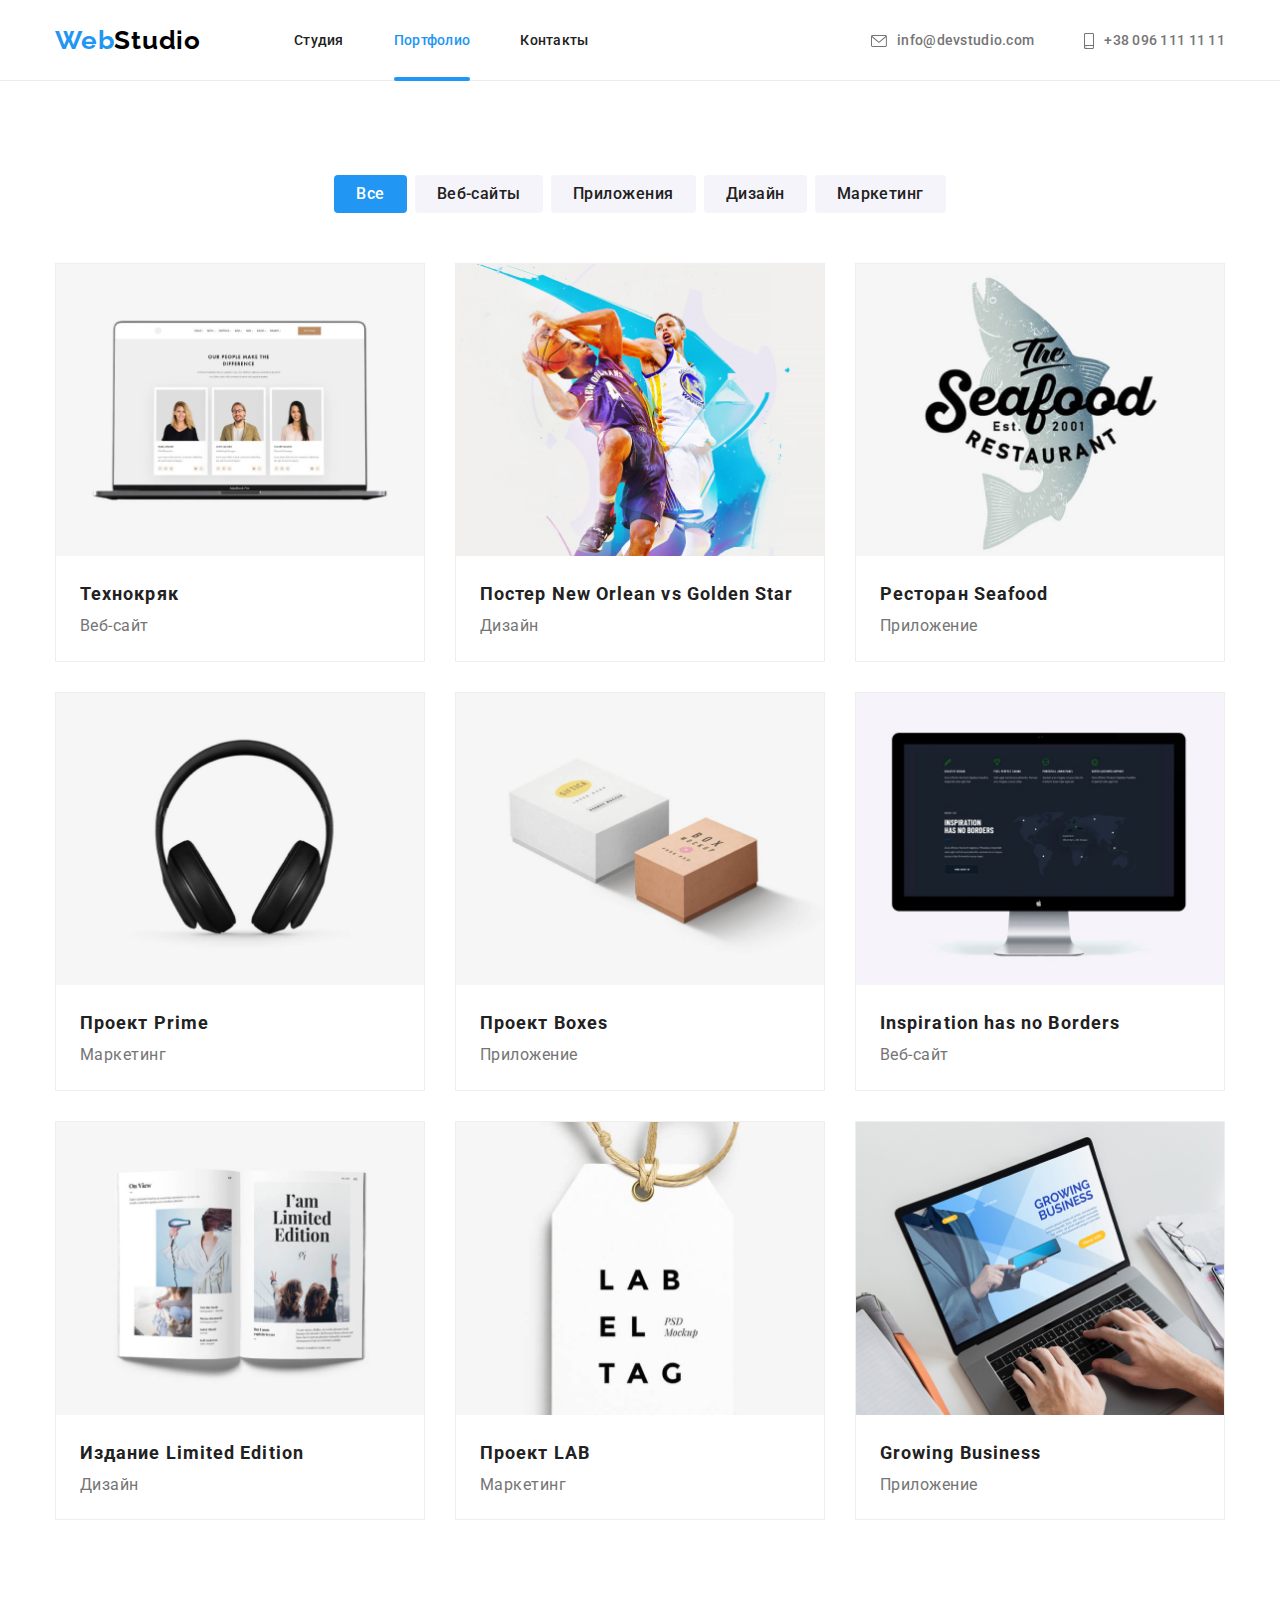
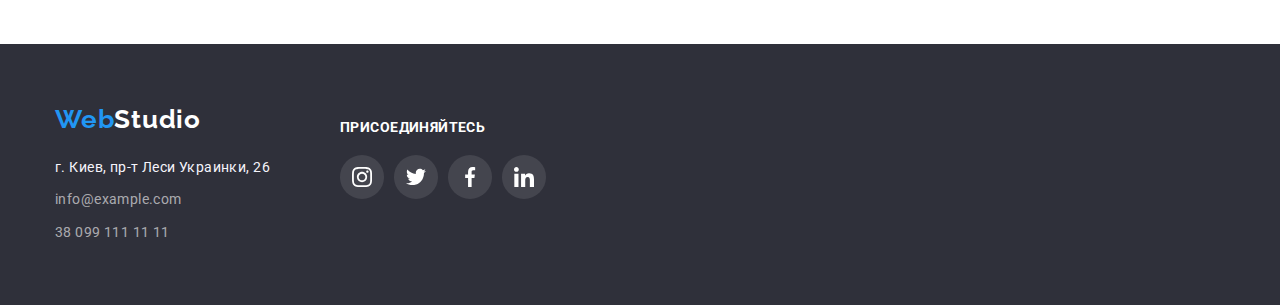
==== portfolio.html @ 2dc919d4 "start" ====
<!DOCTYPE html>
<html lang="ru">
  <head>
    <meta charset="UTF-8" />
    <meta http-equiv="X-UA-Compatible" content="IE=edge" />
    <meta name="viewport" content="width=device-width, initial-scale=1.0" />
    <title>Document</title>
    <link rel="preconnect" href="https://fonts.googleapis.com" />
    <link rel="preconnect" href="https://fonts.gstatic.com" crossorigin />
    <link
      href="https://fonts.googleapis.com/css2?family=Raleway:wght@700&family=Roboto:wght@400;500;700;900&display=swap"
      rel="stylesheet"
    />
    <link
      href="https://fonts.googleapis.com/css2?family=Raleway:wght@700&display=swap"
      rel="stylesheet"
    />
    <link
      rel="stylesheet"
      href="https://cdnjs.cloudflare.com/ajax/libs/modern-normalize/1.0.0/modern-normalize.min.css"
    />
    <link rel="stylesheet" href="./css/style.css" />
  </head>

  <body>
    <!--navigation-->
    <header class="header">
      <div class="container header-wrapper">
        <a class="logo" href="./index.html">
          Web<span class="logo-studio">Studio</span>
        </a>
        <nav class="navigation">
          <ul class="site-nav">
            <li class="text">
              <a class="link main" href="./index.html">Студия</a>
            </li>
            <li class="text">
              <a class="link portfolio-nav current" href="./portfolio.html"
                >Портфолио</a
              >
            </li>
            <li class="text contacts"><a class="link" href="">Контакты</a></li>
          </ul>
        </nav>
        <div class="contacts">
          <a class="mail" href="info@devstudio.com">
            <svg class="svg-mail">
              <use href="./img/svg_img/sprites.svg#icon-envelope"></use>
            </svg>
            info@devstudio.com</a
          >
          <a class="phone" href="tel:+380961111111">
            <svg class="svg-phone">
              <use href="./img/svg_img/sprites.svg#icon-smartphone"></use>
            </svg>
            +38 096 111 11 11</a
          >
        </div>
      </div>
    </header>
    <!--main content-->
    <main>
      <!--filters-->
      <section class="portfolio-main">
        <div class="container">
          <h1 class="hide">Наши работы</h1>
          <ul class="button">
            <li><button class="filter current" type="button">Все</button></li>
            <li><button class="filter" type="button">Веб-сайты</button></li>
            <li><button class="filter" type="button">Приложения</button></li>
            <li><button class="filter" type="button">Дизайн</button></li>
            <li><button class="filter" type="button">Маркетинг</button></li>
          </ul>
          <!--portfolio section-->
          <ul class="portfolio">
            <li class="flex">
              <a class="portfolio-link" href="#">
                <div class="portfolio-overlay">
                  <img
                    src="./img/img_portfolio.jpg"
                    alt="Веб-сайт"
                    width="370"
                  />
                  <div class="overlay-description">
                    Технокряк это современная площадка распространения
                    коронавируса. Компании используют эту платформу для
                    цифрового шпионажа и атак на защищённые сервера конкурентов.
                  </div>
                </div>
                <div class="portfolio-discription">
                  <h3 class="project">Технокряк</h3>
                  <p class="services">Веб-сайт</p>
                </div>
              </a>
            </li>
            <li class="flex">
              <a class="portfolio-link" href="#">
                <div class="portfolio-overlay">
                  <img
                    src="./img/img_portfolio(1).jpg"
                    alt="Дизайн"
                    width="370"
                  />
                  <div class="overlay-description">
                    Технокряк это современная площадка распространения
                    коронавируса. Компании используют эту платформу для
                    цифрового шпионажа и атак на защищённые сервера конкурентов.
                  </div>
                </div>
                <div class="portfolio-discription">
                  <h3 class="project">Постер New Orlean vs Golden Star</h3>
                  <p class="services">Дизайн</p>
                </div>
              </a>
            </li>
            <li class="flex">
              <a class="portfolio-link" href="#">
                <div class="portfolio-overlay">
                  <img
                    src="./img/img_portfolio(2).jpg"
                    alt="Приложение"
                    width="370"
                  />
                  <div class="overlay-description">
                    Технокряк это современная площадка распространения
                    коронавируса. Компании используют эту платформу для
                    цифрового шпионажа и атак на защищённые сервера конкурентов.
                  </div>
                </div>
                <div class="portfolio-discription">
                  <h3 class="project">Ресторан Seafood</h3>
                  <p class="services">Приложение</p>
                </div>
              </a>
            </li>
            <li class="flex">
              <a class="portfolio-link" href="#">
                <div class="portfolio-overlay">
                  <img
                    src="./img/img_portfolio(3).jpg"
                    alt="Маркетинг"
                    width="370"
                  />
                  <div class="overlay-description">
                    Технокряк это современная площадка распространения
                    коронавируса. Компании используют эту платформу для
                    цифрового шпионажа и атак на защищённые сервера конкурентов.
                  </div>
                </div>
                <div class="portfolio-discription">
                  <h3 class="project">Проект Prime</h3>
                  <p class="services">Маркетинг</p>
                </div>
              </a>
            </li>
            <li class="flex">
              <a class="portfolio-link" href="#">
                <div class="portfolio-overlay">
                  <img
                    src="./img/img_portfolio(4).jpg"
                    alt="Приложение"
                    width="370"
                  />
                  <div class="overlay-description">
                    Технокряк это современная площадка распространения
                    коронавируса. Компании используют эту платформу для
                    цифрового шпионажа и атак на защищённые сервера конкурентов.
                  </div>
                </div>
                <div class="portfolio-discription">
                  <h3 class="project">Проект Boxes</h3>
                  <p class="services">Приложение</p>
                </div>
              </a>
            </li>
            <li class="flex">
              <a class="portfolio-link" href="#">
                <div class="portfolio-overlay">
                  <img
                    src="./img/img_portfolio(5).jpg"
                    alt="Веб-сайт"
                    width="370"
                  />
                  <div class="overlay-description">
                    Технокряк это современная площадка распространения
                    коронавируса. Компании используют эту платформу для
                    цифрового шпионажа и атак на защищённые сервера конкурентов.
                  </div>
                </div>
                <div class="portfolio-discription">
                  <h3 class="project">Inspiration has no Borders</h3>
                  <p class="services">Веб-сайт</p>
                </div>
              </a>
            </li>
            <li class="flex">
              <a class="portfolio-link" href="#">
                <div class="portfolio-overlay">
                  <img
                    src="./img/img_portfolio(6).jpg"
                    alt="Дизайн"
                    width="370"
                  />
                  <div class="overlay-description">
                    Технокряк это современная площадка распространения
                    коронавируса. Компании используют эту платформу для
                    цифрового шпионажа и атак на защищённые сервера конкурентов.
                  </div>
                </div>
                <div class="portfolio-discription">
                  <h3 class="project">Издание Limited Edition</h3>
                  <p class="services">Дизайн</p>
                </div>
              </a>
            </li>
            <li class="flex">
              <a class="portfolio-link" href="#">
                <div class="portfolio-overlay">
                  <img
                    src="./img/img_portfolio(7).jpg"
                    alt="Маркетинг"
                    width="370"
                  />
                  <div class="overlay-description">
                    Технокряк это современная площадка распространения
                    коронавируса. Компании используют эту платформу для
                    цифрового шпионажа и атак на защищённые сервера конкурентов.
                  </div>
                </div>
                <div class="portfolio-discription">
                  <h3 class="project">Проект LAB</h3>
                  <p class="services">Маркетинг</p>
                </div>
              </a>
            </li>
            <li class="flex">
              <a class="portfolio-link" href="#">
                <div class="portfolio-overlay">
                  <img
                    src="./img/img_portfolio(8).jpg"
                    alt="Приложение"
                    width="370"
                  />
                  <div class="overlay-description">
                    Технокряк это современная площадка распространения
                    коронавируса. Компании используют эту платформу для
                    цифрового шпионажа и атак на защищённые сервера конкурентов.
                  </div>
                </div>
                <div class="portfolio-discription">
                  <h3 class="project">Growing Business</h3>
                  <p class="services">Приложение</p>
                </div>
              </a>
            </li>
          </ul>
        </div>
      </section>
    </main>
    <!--footer section-->
    <footer>
      <div class="container footer">
        <div class="test-footer">
          <a class="logo-footer" href="./index.html"
            >Web<span class="logo-studio-footer">Studio</span>
          </a>
          <address class="address">
            <ul class="contacts-footer">
              <li class="city">г. Киев, пр-т Леси Украинки, 26</li>
              <li>info@example.com</li>
              <li>38 099 111 11 11</li>
            </ul>
          </address>
        </div>
        <!-- footer social links -->
        <div class="footer-social">
          <h3 class="footer-socia-text">присоединяйтесь</h3>
          <ul class="footer-socia-list">
            <li class="footer-social-item">
              <a class="footer-social-link" href="" aria-label="instagram">
                <svg class="footer-social-svg">
                  <use href="./img/svg_img/sprites.svg#icon-instagram"></use>
                </svg>
              </a>
            </li>
            <li class="footer-social-item">
              <a class="footer-social-link" href="" aria-label="twitter">
                <svg class="footer-social-svg">
                  <use href="./img/svg_img/sprites.svg#icon-twitter"></use>
                </svg>
              </a>
            </li>
            <li class="footer-social-item">
              <a class="footer-social-link" href="" aria-label="facebook">
                <svg class="footer-social-svg">
                  <use href="./img/svg_img/sprites.svg#icon-facebook"></use>
                </svg>
              </a>
            </li>
            <li class="footer-social-item">
              <a class="footer-social-link" href="" aria-label="linkedin">
                <svg class="footer-social-svg">
                  <use href="./img/svg_img/sprites.svg#icon-linkedin"></use>
                </svg>
              </a>
            </li>
          </ul>
        </div>
      </div>
    </footer>
  </body>
</html>
---- css/style.css ----
/*============Обнуление===========*/
* {
  padding: 0;
  margin: 0;
  border: 0;
}
*,
*:before,
*:after {
  -moz-box-sizing: border-box;
  -webkit-box-sizing: border-box;
  box-sizing: border-box;
}
:focus,
:active {
  outline: none;
}
a:focus,
a:active {
  outline: none;
}

nav,
footer,
header,
aside {
  display: block;
}

html,
body {
  height: 100%;
  width: 100%;
  font-size: 100%;
  line-height: 1;
  font-size: 14px;
  -ms-text-size-adjust: 100%;
  -moz-text-size-adjust: 100%;
  -webkit-text-size-adjust: 100%;
}
input,
button,
textarea {
  font-family: inherit;
}

input::-ms-clear {
  display: none;
}
button {
  cursor: pointer;
}
button::-moz-focus-inner {
  padding: 0;
  border: 0;
}
a,
a:visited {
  text-decoration: none;
}
a:hover {
  text-decoration: none;
}
ul {
  list-style: none;
  padding: 0;
  margin: 0;
}

img {
  display: block;
  max-width: 100%;
  height: auto;
  /* vertical-align: top; */
}

h1,
h2,
h3,
h4,
h5,
h6 {
  font-size: inherit;
  font-weight: 400;
}
/*--------------------*/

*,
*::before,
*::after {
  box-sizing: border-box;
}

p {
  color: var(--text-color);
}
body {
  background-color: var(--white-color);
  font-family: Roboto, sans-serif;
  color: var(--link-color);
}
.hide {
  position: absolute;
  clip: rect(0 0 0 0);
  width: 1px;
  height: 1px;
  margin: -1px;
}
/*==================(VAR)================*/
:root {
  --link-active-color: #2196f3;
  --link-color: #212121;
  --text-color: #757575;
  --button-color: #f5f4fa;
  --white-color: #ffffff;
  --black-color: #000000;
  --address-color: rgba(255, 255, 255, 0.6);
  --background-color: #2f303a;
  --line-color: #ececec;
  --portfolio-border-color: #eeeeee;
  --social-icon-color: #afb1b8;
  --animation-250ms: color 250ms cubic-bezier(0.4, 0, 0.2, 1);
  --transition-duration: 250ms;
  --transition-timing-function: cubic-bezier(0.4, 0, 0.2, 1);
  --overlay-bg-color: rgba(33, 150, 243, 0.9);
}

/*==============main-page==============*/

.description h3 {
  font-weight: 700;
  font-size: 14px;
  line-height: 1.14;
  letter-spacing: 0.03em;
  text-transform: uppercase;
  color: var(--link-color);
}
.description p {
  font-weight: 400;
  font-size: 14px;
  line-height: 1.7;
  letter-spacing: 0.03em;
  color: var(--text-color);
}

/*===============baner section button=============*/
.button-request {
  background-color: var(--link-active-color);
  border: none;
  color: var(--button-color);
  cursor: pointer;
  border-radius: 4px;
  padding: 10px 32px 10px 32px;

  font-weight: 700;
  font-size: 16px;
  line-height: 1.8;
  align-items: center;
  text-align: center;
  letter-spacing: 0.06em;
  margin-top: 33px;
  transition: var(--animation-250ms), background-color var(--animation-250ms);
}
.button-request:hover,
.button-request:focus {
  color: var(--link-active-color);
  background-color: var(--button-color);
  transition: var(--animation-250ms);
}

.banner {
  background-color: var(--background-color);
  margin-left: auto;
  margin-right: auto;
  max-width: 1600px;
  height: 600px;
  background-image: linear-gradient(
      to right,
      rgba(47, 48, 58, 0.4),
      rgba(47, 48, 58, 0.4)
    ),
    url(../img/Img_back.jpg);
}
.hero-title {
  font-weight: 900;
  font-size: 44px;
  line-height: 1.36;
  letter-spacing: 0.06em;
  text-transform: uppercase;
  color: var(--white-color);

  text-align: center;
  justify-content: center;
  flex-direction: column;
}

.team-head {
  font-weight: 700;
  font-size: 36px;
  line-height: 1.16;
  letter-spacing: 0.03em;
  color: var(--link-color);
}
/*============main page team============*/
.our-team h2 {
  font-weight: 700;
  font-size: 36px;
  line-height: 1.16;
  letter-spacing: 0.03em;
  color: var(--link-color);
}
.our-team h3 {
  font-weight: 500;
  font-size: 16px;
  line-height: 1.18;
  letter-spacing: 0.03em;
  color: var(--link-color);
}

.our-team p {
  font-weight: 400;
  font-size: 16px;
  line-height: 1.18;
  letter-spacing: 0.03em;
  color: var(--text-color);
  margin-bottom: 10px;
}
.our-team {
  background-color: var(--button-color);
}
/*=============header=======================*/

/*==============logo section=============*/
.logo {
  font-family: Raleway, sans-serif;
  font-weight: 700;
  font-size: 26px;
  line-height: 1.2;
  letter-spacing: 0.03em;
  color: var(--link-active-color);
}
.logo-studio {
  color: var(--black-color);
}
/*=============navigation============*/
.navigation .link {
  color: var(--link-color);
  transition: var(--animation-250ms);
}
.navigation .link:hover,
.navigation .link:focus {
  color: var(--link-active-color);
}
.navigation .link.current {
  color: var(--link-active-color);
}

.site-nav .link {
  position: relative;
}

.link.current::after {
  content: "";
  display: block;
  background-color: var(--link-active-color);
  border-radius: 2px;
  width: 100%;
  height: 4px;
  position: absolute;
  bottom: -33px;
}

.navigation {
  font-weight: 500;
  font-size: 14px;
  line-height: 1.14;
  letter-spacing: 0.02em;

  margin-left: 93px;
}
/*============mail============*/
.mail,
.phone {
  font-weight: 500;
  font-size: 14px;
  line-height: 1.14;
  letter-spacing: 0.02em;
  color: var(--text-color);
  display: flex;
  align-items: center;
  transition: var(--animation-250ms);
}

.svg-mail {
  height: 12px;
  width: 16px;
  margin-right: 10px;
  fill: var(--text-color);
}

.mail:hover .svg-mail,
.mail:focus .svg-mail {
  fill: var(--link-active-color);
}

.mail:hover,
.mail:focus {
  color: var(--link-active-color);
}

/*==========contacts==========*/

.svg-phone {
  height: 16px;
  width: 10px;
  margin-right: 10px;
  fill: var(--text-color);
}

.phone:focus .svg-phone,
.phone:hover .svg-phone {
  fill: var(--link-active-color);
}

.phone:hover,
.phone:focus {
  color: var(--link-active-color);
}

/*=========button========*/
.filter {
  color: var(--link-color);
  padding: 6px 22px;
  transition: var(--animation-250ms), background-color var(--animation-250ms);
}

.filter.current {
  background-color: var(--link-active-color);
  color: var(--white-color);
}

button {
  background-color: var(--button-color);
  font-family: Roboto;
  border: none;
  font-weight: 500;
  font-size: 16px;
  line-height: 1.6;
  text-align: center;
  letter-spacing: 0.03em;
  cursor: pointer;
  border-radius: 4px;
}

.filter:hover,
.filter:focus {
  color: var(--button-color);
  background-color: var(--link-active-color);
  transition: 250ms;
  box-shadow: 0px 3px 1px rgba(0, 0, 0, 0.1), 0px 1px 2px rgba(0, 0, 0, 0.08),
    0px 2px 2px rgba(0, 0, 0, 0.12);
}
/*=======main=======*/
.services {
  color: var(--text-color);
}

.project {
  font-weight: 700;
  font-size: 18px;
  line-height: 2;
  letter-spacing: 0.06em;
  color: var(--link-color);
}
.services {
  font-weight: 400;
  font-size: 16px;
  line-height: 1.8;
  letter-spacing: 0.03em;
}
/*=======address======*/
.address {
  font-style: normal;
  font-size: 14px;
  line-height: 1.7;
  letter-spacing: 0.03em;
  color: var(--address-color);
}
footer {
  background-color: var(--background-color);
}

.city {
  font-style: normal;
  font-size: 14px;
  line-height: 1.7;
  letter-spacing: 0.03em;
  color: var(--button-color);
}
/*======logo footer======*/
.logo-footer {
  font-family: Raleway, sans-serif;
  font-weight: 700;
  font-size: 26px;
  line-height: 1.2;
  letter-spacing: 0.03em;
  color: var(--link-active-color);

  display: block;
  margin-bottom: 20px;
}
.logo-studio-footer {
  color: var(--white-color);
}

/*======container=====*/
.container {
  width: 1200px;
  padding-left: 15px;
  padding-right: 15px;
  margin-left: auto;
  margin-right: auto;
}
/*=======header======*/

.header-wrapper {
  display: flex;
  align-items: center;
}
.header {
  padding-top: 25px;
  padding-bottom: 24px;
  border-bottom: 1px solid var(--line-color);
}
.site-nav {
  display: flex;
}

.site-nav .text:not(:last-child) {
  margin-right: 50px;
}
.contacts {
  display: flex;
  margin-left: auto;
}
.mail {
  margin-right: 50px;
}

/*======banner section======*/
.banner {
  padding: 200px 0;
}
.hero {
  text-align: center;
}

.backdrop {
  position: fixed;
  top: 0;
  left: 0;
  width: 100%;
  height: 100%;
  background: rgba(0, 0, 0, 0.2);
  transition: opacity 250ms linear, visibility 250ms linear;
}

.backdrop.is-hidden {
  opacity: 0;
  pointer-events: none;
}

.modal-close-btn {
  position: absolute;
  display: flex;
  width: 30px;
  height: 30px;
  border: 1px solid rgba(0, 0, 0, 0.1);
  border-radius: 50%;
  margin-right: 8px;
  margin-top: 8px;
  background-color: var(--white-color);
  align-items: center;
  justify-content: center;
}

.modal {
  display: flex;
  position: absolute;
  top: 50%;
  left: 50%;
  transform: translate(-50%, -50%);
  width: 528px;
  height: 581px;
  background-color: var(--white-color);
  justify-content: flex-end;
  border-radius: 4px;
}

/* =======description section======*/

.about .text {
  font-weight: 700;
  font-size: 36px;
  line-height: 1.16;
  text-align: center;
  letter-spacing: 0.03em;

  color: var(--link-color);
}
.description {
  padding-top: 94px;
}
.blocks:not(:last-child) {
  margin-right: 30px;
}
.description .text {
  display: flex;
  justify-content: center;
}

.blocks::before {
  content: "";
  display: block;
  height: 120px;
  background-color: var(--button-color);
  background-repeat: no-repeat;
  background-position: center;
  border-radius: 4px;
  margin-bottom: 30px;
}

.icon-blocks-antenna::before {
  background-image: url(../img/svg_img/advan/antenna.svg);
}
.icon-blocks-clock::before {
  background-image: url(../img/svg_img/advan/clock.svg);
}

.icon-blocks-diagram::before {
  background-image: url(../img/svg_img/advan/diagram.svg);
}

.icon-blocks-astronaut::before {
  background-image: url(../img/svg_img/advan/astronaut.svg);
}

.text p {
  margin-top: 10px;
}

/* ======about section====== */

.about {
  text-align: center;
  justify-content: center;
  flex-direction: column;
  padding: 94px 0;
}

.pictures {
  display: flex;
  margin-top: 50px;
  position: relative;
}

.pictures .card:not(:last-child) {
  margin-right: 30px;
}

.box-card {
  position: relative;
}

.card-overlay {
  position: absolute;
  font-weight: 700;
  font-size: 14px;
  line-height: 16px;
  text-align: center;
  letter-spacing: 0.03em;
  text-transform: uppercase;
  color: var(--white-color);
  background: rgba(47, 48, 58, 0.8);

  padding-top: 27px;
  padding-bottom: 27px;
  bottom: 0;
  width: 100%;
}

/* ======about team section ======*/
.our-team {
  text-align: center;
  padding: 94px 0;
}

.team-card {
  display: flex;
  justify-content: space-between;
}

.team-head {
  margin-bottom: 56px;
  text-align: center;
}

.text-card {
  background-color: var(--white-color);
  border-radius: 4px;
  box-shadow: 0px 1px 3px rgba(0, 0, 0, 0.12), 0px 1px 1px rgba(0, 0, 0, 0.14),
    0px 2px 1px rgba(0, 0, 0, 0.2);
}
.text-card:not(:last-child) {
  margin-right: 30px;
}

.card-wrap {
  text-align: center;
  padding: 30px 0;
}

.card-wrap h3 {
  margin-bottom: 10px;
}

.social-box {
  display: flex;
  justify-content: center;
}

.social-link {
  width: 44px;
  height: 44px;
  background-color: #fff;
  border-radius: 50%;
  display: flex;
  align-items: center;
  justify-content: center;
  cursor: pointer;
}

.social-link:not(:last-child) {
  margin-right: 10px;
}

.social-link:hover,
.social-link:focus {
  background-color: var(--link-active-color);
  filter: drop-shadow(0px 4px 4px rgba(0, 0, 0, 0.25));
  transition-duration: var(--transition-duration);
  transition-timing-function: var(--transition-timing-function);
}

.social-link:hover svg,
.social-link:focus svg {
  fill: var(--white-color);
  transition-duration: var(--transition-duration);
  transition-timing-function: var(--transition-timing-function);
}

.social-link svg {
  height: 20px;
  width: 20px;
  fill: var(--social-icon-color);
}

/*=========client section=========*/
.clients-section {
  padding: 94px 0;
}
.clients-text {
  font-weight: 700;
  font-size: 36px;
  line-height: 42px;
  text-align: center;
  letter-spacing: 0.03em;
  color: var(--link-color);

  margin-bottom: 50px;
}
.clients-list {
  display: flex;
  justify-content: space-between;
}
.clients-list svg {
  fill: var(--social-icon-color);
  width: 106px;
  height: 60px;
}
.clients-link {
  display: flex;
  align-items: center;
  justify-content: center;
  width: 170px;
  height: 92px;
  border: 1px solid rgba(175, 177, 184, 1);
  border-radius: 4px;
}
.clients-link:hover .clients-svg,
.clients-link:focus .clients-svg {
  fill: var(--link-active-color);
  transition-duration: var(--transition-duration);
  transition-timing-function: var(--transition-timing-function);
}
.clients-link:hover,
.clients-link:focus {
  border: 1px solid var(--link-active-color);
  transition-duration: var(--transition-duration);
  transition-timing-function: var(--transition-timing-function);

  box-shadow: 0px 1px 3px rgb(0 0 0 / 12%), 0px 1px 1px rgb(0 0 0 / 14%),
    0px 2px 1px rgb(0 0 0 / 20%);
}
/*===========fooooooter============*/
footer {
  padding: 60px 0;
}
.footer {
  display: flex;
}
.test-footer {
  display: inline-block;
  margin-right: 70px;
}
.contacts-footer {
  display: flex;
  flex-direction: column;
}
.contacts-footer li:not(:last-child) {
  margin-bottom: 9px;
}
/*=============footer social link==========*/
.footer-socia-text {
  font-weight: 700;
  font-size: 14px;
  line-height: 16px;
  letter-spacing: 0.03em;
  text-transform: uppercase;
  color: var(--white-color);
  margin-bottom: 20px;
}
.footer-social {
  padding-top: 15px;
}
.footer-socia-list {
  display: flex;
  justify-content: space-between;
}
.footer-social-svg {
  width: 20px;
  height: 20px;
  fill: var(--white-color);
}
.footer-social-link {
  width: 44px;
  height: 44px;
  background-color: rgba(255, 255, 255, 0.1);
  border-radius: 50%;
  display: flex;
  align-items: center;
  justify-content: center;
  margin-right: 10px;
}
.footer-social-link:hover,
.footer-social-link:focus {
  background-color: var(--link-active-color);
  transition-duration: var(--transition-duration);
}

/*=============portfolio page==========*/

.button {
  justify-content: center;
  display: flex;
  align-items: center;
  justify-content: center;
  margin-bottom: 50px;
}
.button li:not(:last-child) {
  margin-right: 8px;
}

/* =============portfolio ============*/
.portfolio-main {
  padding: 94px 0;
}
.portfolio {
  display: flex;
  flex-wrap: wrap;
  margin-right: -30px;
}
.flex {
  flex-basis: calc(100% / 3 - 30px);
  margin-right: 30px;
  border: 1px solid var(--portfolio-border-color);
  margin-bottom: 30px;
}
.portfolio-discription {
  padding: 20px 24px;
}
.portfolio-link:hover,
.portfolio-link:focus {
  box-shadow: 0px 1px 1px rgba(0, 0, 0, 0.12), 0px 4px 4px rgba(0, 0, 0, 0.06),
    1px 4px 6px rgba(0, 0, 0, 0.16);
  transition-duration: var(--transition-duration);
}
.portfolio-link {
  display: block;
}

.portfolio-overlay {
  position: relative;
  overflow: hidden;
}

.overlay-description {
  position: absolute;
  width: 100%;
  height: 100%;
  bottom: -100%;
  background-color: var(--overlay-bg-color);

  font-weight: 400;
  font-size: 18px;
  line-height: 28px;
  letter-spacing: 0.03em;
  color: var(--white-color);

  padding: 63px 24px;

  transition: 250ms;
}

.flex:hover .overlay-description {
  transform: translateY(-100%);
}
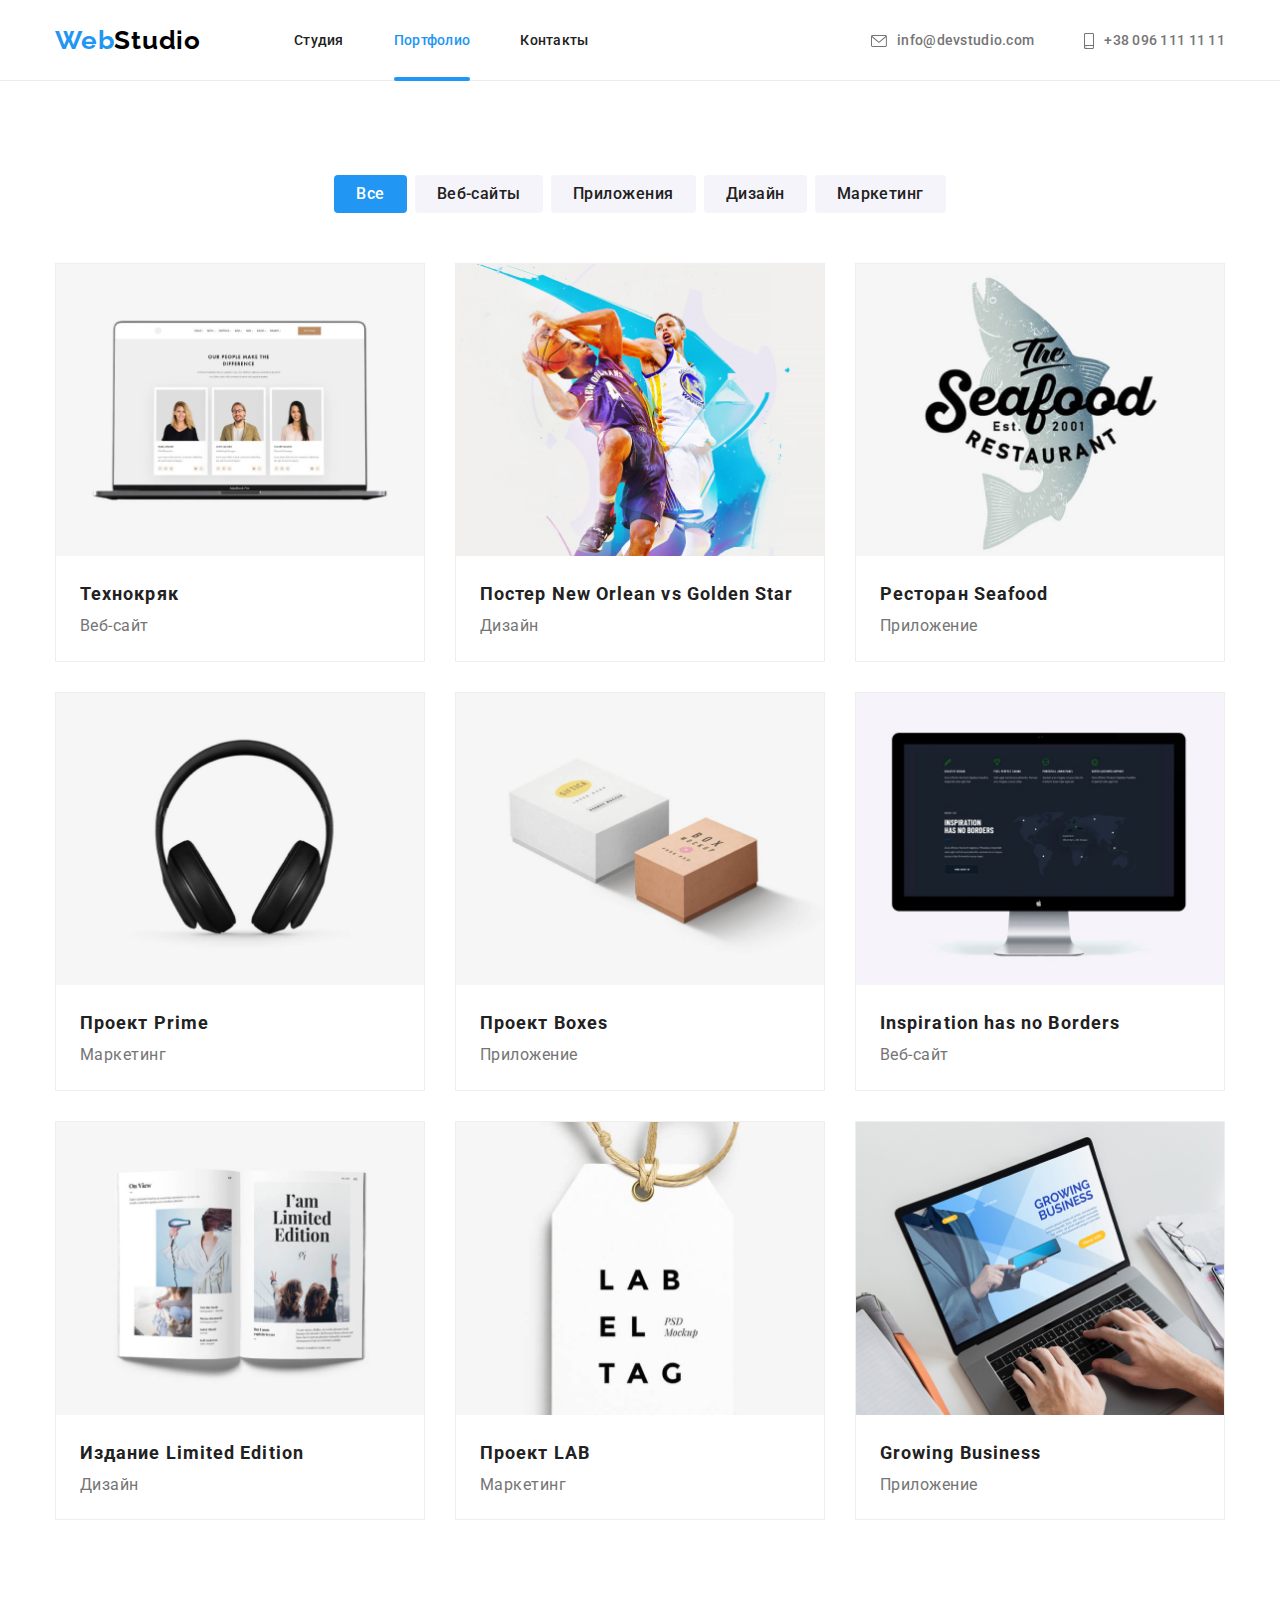
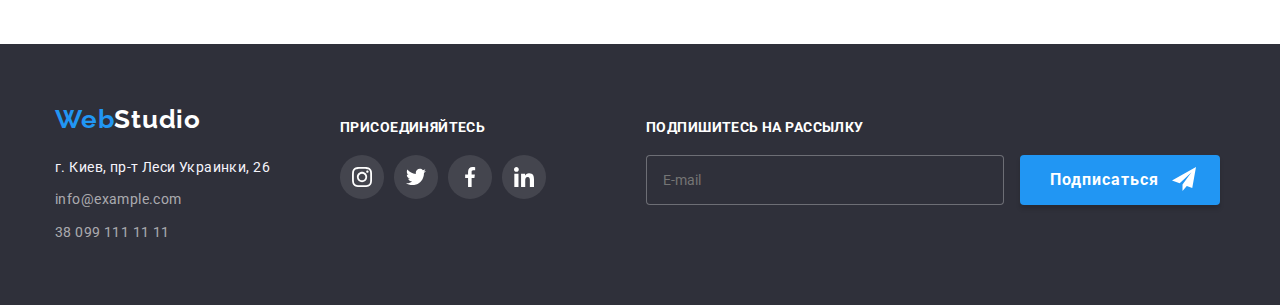
==== commit f7515c21: "end" ====
--- a/portfolio.html
+++ b/portfolio.html
@@ -306,6 +306,28 @@
             </li>
           </ul>
         </div>
+        <form name="submit">
+          <div class="submit-footer">
+            <h3 class="footer-submit-text">Подпишитесь на рассылку</h3>
+            <div class="submit-wrapper">
+              <input
+                class="submit-inpute"
+                type="email"
+                name="submit"
+                placeholder="E-mail"
+              />
+              <button class="submit-btn-footer" type="submit" name="submit">
+                Подписаться
+                <svg class="send-svg">
+                  <use
+                    href="./img/svg_img/sprites.svg#icon-icon-send"
+                    width="24px"
+                  ></use>
+                </svg>
+              </button>
+            </div>
+          </div>
+        </form>
       </div>
     </footer>
   </body>
--- a/css/style.css
+++ b/css/style.css
@@ -163,9 +163,9 @@
 }
 .button-request:hover,
 .button-request:focus {
-  color: var(--link-active-color);
-  background-color: var(--button-color);
-  transition: var(--animation-250ms);
+  background-color: #1e85da;
+  box-shadow: inset -1px 1px 9px 8px rgb(0 0 0 / 10%);
+  transition-duration: var(--transition-duration);
 }
 
 .banner {
@@ -201,6 +201,189 @@
   letter-spacing: 0.03em;
   color: var(--link-color);
 }
+.banner {
+  padding: 200px 0;
+}
+.hero {
+  text-align: center;
+}
+
+.backdrop {
+  position: fixed;
+  top: 0;
+  left: 0;
+  width: 100%;
+  height: 100%;
+  background: rgba(0, 0, 0, 0.2);
+  transition: opacity 250ms linear, visibility 250ms linear;
+}
+
+.backdrop.is-hidden {
+  opacity: 0;
+  pointer-events: none;
+}
+/* =============MODAL WINDOW============= */
+.modal-close-btn {
+  position: absolute;
+  display: flex;
+  width: 30px;
+  height: 30px;
+  border: 1px solid rgba(0, 0, 0, 0.1);
+  border-radius: 50%;
+  margin-right: 8px;
+  margin-top: 8px;
+  background-color: var(--white-color);
+  align-items: center;
+  justify-content: center;
+}
+
+.modal {
+  display: flex;
+  position: absolute;
+  top: 50%;
+  left: 50%;
+  transform: translate(-50%, -50%);
+  width: 528px;
+  height: 581px;
+  background-color: var(--white-color);
+  justify-content: flex-end;
+  border-radius: 4px;
+  box-shadow: 0px 1px 3px rgba(0, 0, 0, 0.12), 0px 1px 1px rgba(0, 0, 0, 0.14),
+    0px 2px 1px rgba(0, 0, 0, 0.2);
+}
+.close-btn-svg:hover,
+.close-btn-svg:focus {
+  fill: var(--link-active-color);
+  transition-duration: var(--transition-duration);
+}
+.modal-input-date {
+  margin-left: auto;
+  margin-right: auto;
+  width: 448px;
+}
+.modal-description {
+  font-weight: 700;
+  font-size: 20px;
+  line-height: 23px;
+  text-align: center;
+  letter-spacing: 0.03em;
+  color: var(--link-color);
+  margin-top: 40px;
+}
+.modal-form {
+  display: flex;
+  flex-direction: column;
+}
+.form-label {
+  display: flex;
+  flex-direction: column;
+  position: relative;
+}
+.label-description {
+  font-size: 12px;
+  line-height: 14px;
+  letter-spacing: 0.01em;
+  color: var(--text-color);
+  margin-bottom: 5px;
+  margin-top: 10px;
+}
+.label-input {
+  border: 1px solid rgba(33, 33, 33, 0.2);
+  border-radius: 4px;
+  height: 40px;
+  padding-left: 40px;
+  cursor: pointer;
+}
+
+.comment {
+  resize: none;
+  height: 120px;
+  padding: 12px 16px;
+}
+.form-checkbox {
+  display: flex;
+  margin-top: 20px;
+  align-items: center;
+  justify-content: center;
+}
+.checkbox {
+  appearance: none;
+  /* position: absolute; */
+}
+.checkbox-agree {
+  display: flex;
+  align-items: center;
+}
+.check-icon {
+  display: inline-block;
+  width: 16px;
+  height: 15px;
+  border: 1px solid var(--link-color);
+  border-radius: 4px;
+}
+
+.checkbox:checked + .check-icon {
+  border-color: var(--link-active-color);
+  background-color: var(--link-active-color);
+  background-image: url(../img/svg_img/icon-check.svg);
+  background-size: contain;
+  background-origin: border-box;
+  border-radius: 4px;
+  transition-duration: 250ms;
+}
+
+.checkbox-description {
+  margin-left: 10px;
+}
+.checkbox-license {
+  color: var(--link-active-color);
+  font-weight: 400;
+  font-size: 14px;
+  line-height: 24px;
+  letter-spacing: 0.03em;
+  text-decoration-line: underline;
+}
+.submit-btn {
+  width: 200px;
+  height: 50px;
+  margin-left: auto;
+  margin-right: auto;
+  margin-top: 30px;
+  margin-bottom: 40px;
+  background-color: var(--link-active-color);
+  color: var(--white-color);
+  font-weight: 700;
+  font-size: 16px;
+  line-height: 30px;
+  letter-spacing: 0.06em;
+  box-shadow: 0px 4px 4px rgba(0, 0, 0, 0.15);
+}
+.submit-btn:hover,
+.submit-btn:focus {
+  background-color: #1e85da;
+  box-shadow: inset -1px 1px 9px 8px rgb(0 0 0 / 10%);
+  transition-duration: var(--transition-duration);
+}
+.modal-svg {
+  position: absolute;
+  transform: translate(12px, -11px);
+  bottom: 0;
+  width: 18px;
+  height: 18px;
+  fill: var(--link-color);
+}
+.label-input:focus + .modal-svg {
+  fill: var(--link-active-color);
+  transition-duration: var(--transition-duration);
+}
+.label-input:focus {
+  border: 1px solid var(--link-active-color);
+  transition-duration: var(--transition-duration);
+}
+.checkbox {
+  width: 16px;
+  height: 15px;
+}
 /*============main page team============*/
 .our-team h2 {
   font-weight: 700;
@@ -446,57 +629,6 @@
 .mail {
   margin-right: 50px;
 }
-
-/*======banner section======*/
-.banner {
-  padding: 200px 0;
-}
-.hero {
-  text-align: center;
-}
-
-.backdrop {
-  position: fixed;
-  top: 0;
-  left: 0;
-  width: 100%;
-  height: 100%;
-  background: rgba(0, 0, 0, 0.2);
-  transition: opacity 250ms linear, visibility 250ms linear;
-}
-
-.backdrop.is-hidden {
-  opacity: 0;
-  pointer-events: none;
-}
-
-.modal-close-btn {
-  position: absolute;
-  display: flex;
-  width: 30px;
-  height: 30px;
-  border: 1px solid rgba(0, 0, 0, 0.1);
-  border-radius: 50%;
-  margin-right: 8px;
-  margin-top: 8px;
-  background-color: var(--white-color);
-  align-items: center;
-  justify-content: center;
-}
-
-.modal {
-  display: flex;
-  position: absolute;
-  top: 50%;
-  left: 50%;
-  transform: translate(-50%, -50%);
-  width: 528px;
-  height: 581px;
-  background-color: var(--white-color);
-  justify-content: flex-end;
-  border-radius: 4px;
-}
-
 /* =======description section======*/
 
 .about .text {
@@ -562,6 +694,7 @@
   display: flex;
   margin-top: 50px;
   position: relative;
+  z-index: -1;
 }
 
 .pictures .card:not(:last-child) {
@@ -741,7 +874,7 @@
   margin-bottom: 20px;
 }
 .footer-social {
-  padding-top: 15px;
+  margin-top: 15px;
 }
 .footer-socia-list {
   display: flex;
@@ -765,6 +898,62 @@
 .footer-social-link:hover,
 .footer-social-link:focus {
   background-color: var(--link-active-color);
+  transition-duration: var(--transition-duration);
+}
+/* submit */
+.footer-submit-text {
+  font-weight: 700;
+  font-size: 14px;
+  line-height: 16px;
+  letter-spacing: 0.03em;
+  text-transform: uppercase;
+  color: var(--white-color);
+}
+.submit-footer {
+  margin-left: 90px;
+  margin-top: 15px;
+}
+.submit-inpute {
+  height: 50px;
+  width: 358px;
+  border-radius: 4px;
+  border: 1px solid rgba(255, 255, 255, 0.3);
+  background-color: var(--background-color);
+  padding-left: 16px;
+  margin-right: 16px;
+  color: var(--white-color);
+}
+.submit-wrapper {
+  display: flex;
+  margin-top: 20px;
+}
+.submit-btn-footer {
+  position: relative;
+  display: flex;
+  align-items: center;
+  width: 200px;
+  height: 50px;
+  padding: 10px 30px;
+  background-color: var(--link-active-color);
+  color: var(--white-color);
+  font-weight: 700;
+  font-size: 16px;
+  line-height: 30px;
+  letter-spacing: 0.06em;
+  box-shadow: 0px 4px 4px rgba(0, 0, 0, 0.15);
+}
+.send-svg {
+  width: 24px;
+  height: 24px;
+  position: absolute;
+  right: 0;
+  top: 0;
+  transform: translate(-100%, 50%);
+}
+.submit-btn-footer:hover,
+.submit-btn-footer:focus {
+  background-color: #1e85da;
+  box-shadow: inset -1px 1px 9px 8px rgb(0 0 0 / 10%);
   transition-duration: var(--transition-duration);
 }
 
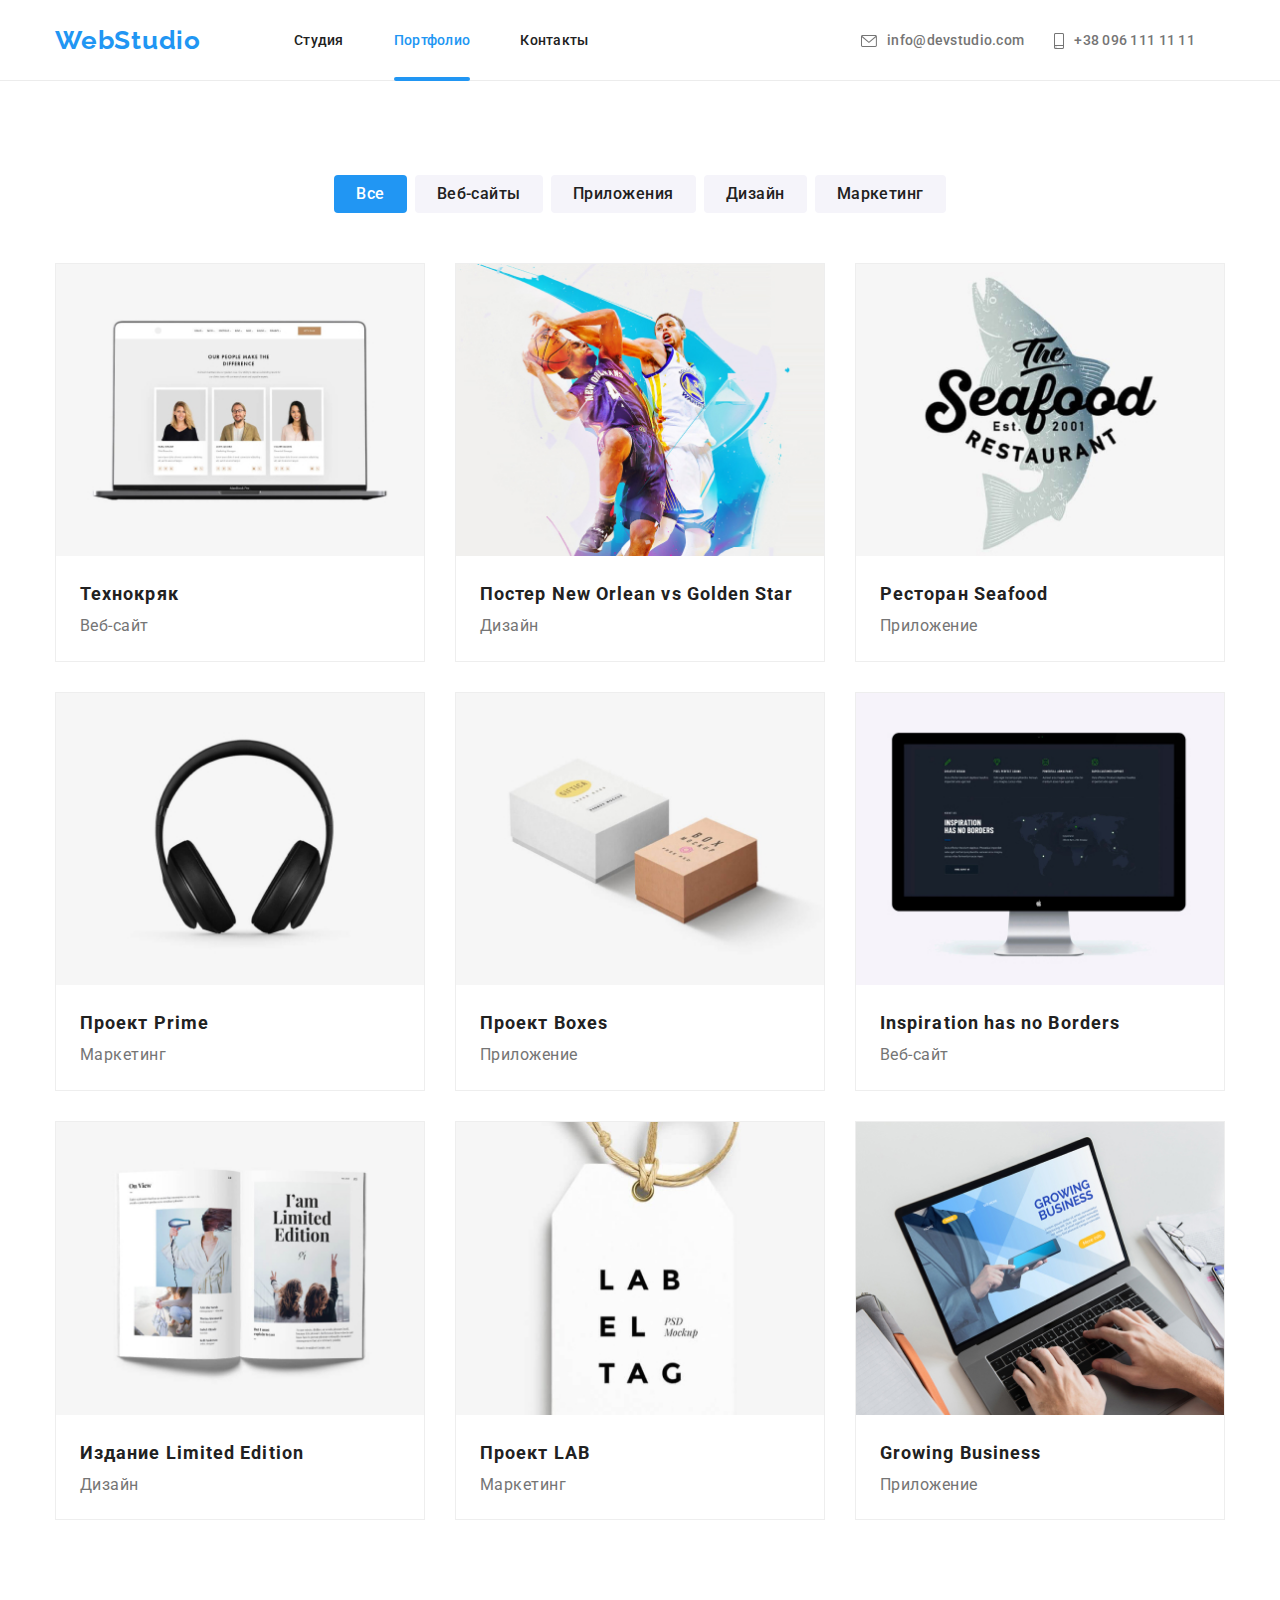
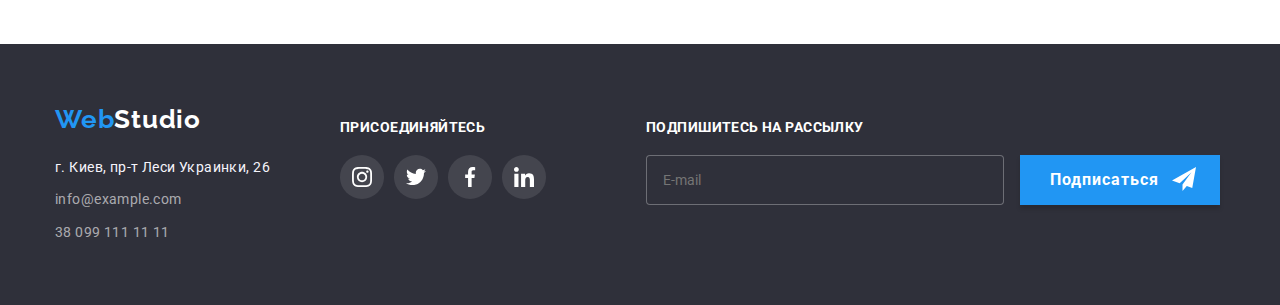
==== commit f01e9599: "sss" ====
--- a/portfolio.html
+++ b/portfolio.html
@@ -19,38 +19,40 @@
       rel="stylesheet"
       href="https://cdnjs.cloudflare.com/ajax/libs/modern-normalize/1.0.0/modern-normalize.min.css"
     />
-    <link rel="stylesheet" href="./css/style.css" />
+    <link rel="stylesheet" href="./css/main.min.css" />
   </head>
 
   <body>
     <!--navigation-->
     <header class="header">
-      <div class="container header-wrapper">
-        <a class="logo" href="./index.html">
-          Web<span class="logo-studio">Studio</span>
+      <div class="container header__wrapper">
+        <a class="header__logo" href="./index.html">
+          Web<span class="header__logo--studio">Studio</span>
         </a>
         <nav class="navigation">
-          <ul class="site-nav">
-            <li class="text">
-              <a class="link main" href="./index.html">Студия</a>
-            </li>
-            <li class="text">
-              <a class="link portfolio-nav current" href="./portfolio.html"
+          <ul class="navigation__menu">
+            <li class="navigation__text">
+              <a class="navigation__link" href="./index.html">Студия</a>
+            </li>
+            <li class="navigation__text">
+              <a class="navigation__link--current" href="./portfolio.html"
                 >Портфолио</a
               >
             </li>
-            <li class="text contacts"><a class="link" href="">Контакты</a></li>
+            <li class="navigation__text">
+              <a class="navigation__link" href="#">Контакты</a>
+            </li>
           </ul>
         </nav>
         <div class="contacts">
-          <a class="mail" href="info@devstudio.com">
-            <svg class="svg-mail">
+          <a class="contacts__mail" href="info@devstudio.com">
+            <svg class="mail__svg">
               <use href="./img/svg_img/sprites.svg#icon-envelope"></use>
             </svg>
             info@devstudio.com</a
           >
-          <a class="phone" href="tel:+380961111111">
-            <svg class="svg-phone">
+          <a class="contacts__phone" href="tel:+380961111111">
+            <svg class="phone__svg">
               <use href="./img/svg_img/sprites.svg#icon-smartphone"></use>
             </svg>
             +38 096 111 11 11</a
@@ -61,195 +63,214 @@
     <!--main content-->
     <main>
       <!--filters-->
-      <section class="portfolio-main">
+      <section class="portfolio">
         <div class="container">
           <h1 class="hide">Наши работы</h1>
-          <ul class="button">
-            <li><button class="filter current" type="button">Все</button></li>
-            <li><button class="filter" type="button">Веб-сайты</button></li>
-            <li><button class="filter" type="button">Приложения</button></li>
-            <li><button class="filter" type="button">Дизайн</button></li>
-            <li><button class="filter" type="button">Маркетинг</button></li>
+          <ul class="portfolio__button">
+            <li>
+              <button
+                class="portfolio__filter portfolio__filter--current"
+                type="button"
+              >
+                Все
+              </button>
+            </li>
+            <li>
+              <button class="portfolio__filter" type="button">Веб-сайты</button>
+            </li>
+            <li>
+              <button class="portfolio__filter" type="button">
+                Приложения
+              </button>
+            </li>
+            <li>
+              <button class="portfolio__filter" type="button">Дизайн</button>
+            </li>
+            <li>
+              <button class="portfolio__filter" type="button">Маркетинг</button>
+            </li>
           </ul>
           <!--portfolio section-->
-          <ul class="portfolio">
-            <li class="flex">
-              <a class="portfolio-link" href="#">
-                <div class="portfolio-overlay">
+          <ul class="portfolio__list">
+            <li class="portfolio__item">
+              <a class="portfolio__link" href="#">
+                <div class="portfolio__overlay">
                   <img
                     src="./img/img_portfolio.jpg"
                     alt="Веб-сайт"
                     width="370"
                   />
-                  <div class="overlay-description">
-                    Технокряк это современная площадка распространения
-                    коронавируса. Компании используют эту платформу для
-                    цифрового шпионажа и атак на защищённые сервера конкурентов.
-                  </div>
-                </div>
-                <div class="portfolio-discription">
-                  <h3 class="project">Технокряк</h3>
-                  <p class="services">Веб-сайт</p>
-                </div>
-              </a>
-            </li>
-            <li class="flex">
-              <a class="portfolio-link" href="#">
-                <div class="portfolio-overlay">
+                  <div class="portfolio__description">
+                    Технокряк это современная площадка распространения
+                    коронавируса. Компании используют эту платформу для
+                    цифрового шпионажа и атак на защищённые сервера конкурентов.
+                  </div>
+                </div>
+                <div class="portfolio__project">
+                  <h3 class="portfolio__name">Технокряк</h3>
+                  <p class="portfolio__services">Веб-сайт</p>
+                </div>
+              </a>
+            </li>
+            <li class="portfolio__item">
+              <a class="portfolio__link" href="#">
+                <div class="portfolio__overlay">
                   <img
                     src="./img/img_portfolio(1).jpg"
                     alt="Дизайн"
                     width="370"
                   />
-                  <div class="overlay-description">
-                    Технокряк это современная площадка распространения
-                    коронавируса. Компании используют эту платформу для
-                    цифрового шпионажа и атак на защищённые сервера конкурентов.
-                  </div>
-                </div>
-                <div class="portfolio-discription">
-                  <h3 class="project">Постер New Orlean vs Golden Star</h3>
-                  <p class="services">Дизайн</p>
-                </div>
-              </a>
-            </li>
-            <li class="flex">
-              <a class="portfolio-link" href="#">
-                <div class="portfolio-overlay">
+                  <div class="portfolio__description">
+                    Технокряк это современная площадка распространения
+                    коронавируса. Компании используют эту платформу для
+                    цифрового шпионажа и атак на защищённые сервера конкурентов.
+                  </div>
+                </div>
+                <div class="portfolio__project">
+                  <h3 class="portfolio__name">
+                    Постер New Orlean vs Golden Star
+                  </h3>
+                  <p class="portfolio__services">Дизайн</p>
+                </div>
+              </a>
+            </li>
+            <li class="portfolio__item">
+              <a class="portfolio__link" href="#">
+                <div class="portfolio__overlay">
                   <img
                     src="./img/img_portfolio(2).jpg"
                     alt="Приложение"
                     width="370"
                   />
-                  <div class="overlay-description">
-                    Технокряк это современная площадка распространения
-                    коронавируса. Компании используют эту платформу для
-                    цифрового шпионажа и атак на защищённые сервера конкурентов.
-                  </div>
-                </div>
-                <div class="portfolio-discription">
-                  <h3 class="project">Ресторан Seafood</h3>
-                  <p class="services">Приложение</p>
-                </div>
-              </a>
-            </li>
-            <li class="flex">
-              <a class="portfolio-link" href="#">
-                <div class="portfolio-overlay">
+                  <div class="portfolio__description">
+                    Технокряк это современная площадка распространения
+                    коронавируса. Компании используют эту платформу для
+                    цифрового шпионажа и атак на защищённые сервера конкурентов.
+                  </div>
+                </div>
+                <div class="portfolio__project">
+                  <h3 class="portfolio__name">Ресторан Seafood</h3>
+                  <p class="portfolio__services">Приложение</p>
+                </div>
+              </a>
+            </li>
+            <li class="portfolio__item">
+              <a class="portfolio__link" href="#">
+                <div class="portfolio__overlay">
                   <img
                     src="./img/img_portfolio(3).jpg"
                     alt="Маркетинг"
                     width="370"
                   />
-                  <div class="overlay-description">
-                    Технокряк это современная площадка распространения
-                    коронавируса. Компании используют эту платформу для
-                    цифрового шпионажа и атак на защищённые сервера конкурентов.
-                  </div>
-                </div>
-                <div class="portfolio-discription">
-                  <h3 class="project">Проект Prime</h3>
-                  <p class="services">Маркетинг</p>
-                </div>
-              </a>
-            </li>
-            <li class="flex">
-              <a class="portfolio-link" href="#">
-                <div class="portfolio-overlay">
+                  <div class="portfolio__description">
+                    Технокряк это современная площадка распространения
+                    коронавируса. Компании используют эту платформу для
+                    цифрового шпионажа и атак на защищённые сервера конкурентов.
+                  </div>
+                </div>
+                <div class="portfolio__project">
+                  <h3 class="portfolio__name">Проект Prime</h3>
+                  <p class="portfolio__services">Маркетинг</p>
+                </div>
+              </a>
+            </li>
+            <li class="portfolio__item">
+              <a class="portfolio__link" href="#">
+                <div class="portfolio__overlay">
                   <img
                     src="./img/img_portfolio(4).jpg"
                     alt="Приложение"
                     width="370"
                   />
-                  <div class="overlay-description">
-                    Технокряк это современная площадка распространения
-                    коронавируса. Компании используют эту платформу для
-                    цифрового шпионажа и атак на защищённые сервера конкурентов.
-                  </div>
-                </div>
-                <div class="portfolio-discription">
-                  <h3 class="project">Проект Boxes</h3>
-                  <p class="services">Приложение</p>
-                </div>
-              </a>
-            </li>
-            <li class="flex">
-              <a class="portfolio-link" href="#">
-                <div class="portfolio-overlay">
+                  <div class="portfolio__description">
+                    Технокряк это современная площадка распространения
+                    коронавируса. Компании используют эту платформу для
+                    цифрового шпионажа и атак на защищённые сервера конкурентов.
+                  </div>
+                </div>
+                <div class="portfolio__project">
+                  <h3 class="portfolio__name">Проект Boxes</h3>
+                  <p class="portfolio__services">Приложение</p>
+                </div>
+              </a>
+            </li>
+            <li class="portfolio__item">
+              <a class="portfolio__link" href="#">
+                <div class="portfolio__overlay">
                   <img
                     src="./img/img_portfolio(5).jpg"
                     alt="Веб-сайт"
                     width="370"
                   />
-                  <div class="overlay-description">
-                    Технокряк это современная площадка распространения
-                    коронавируса. Компании используют эту платформу для
-                    цифрового шпионажа и атак на защищённые сервера конкурентов.
-                  </div>
-                </div>
-                <div class="portfolio-discription">
-                  <h3 class="project">Inspiration has no Borders</h3>
-                  <p class="services">Веб-сайт</p>
-                </div>
-              </a>
-            </li>
-            <li class="flex">
-              <a class="portfolio-link" href="#">
-                <div class="portfolio-overlay">
+                  <div class="portfolio__description">
+                    Технокряк это современная площадка распространения
+                    коронавируса. Компании используют эту платформу для
+                    цифрового шпионажа и атак на защищённые сервера конкурентов.
+                  </div>
+                </div>
+                <div class="portfolio__project">
+                  <h3 class="portfolio__name">Inspiration has no Borders</h3>
+                  <p class="portfolio__services">Веб-сайт</p>
+                </div>
+              </a>
+            </li>
+            <li class="portfolio__item">
+              <a class="portfolio__link" href="#">
+                <div class="portfolio__overlay">
                   <img
                     src="./img/img_portfolio(6).jpg"
                     alt="Дизайн"
                     width="370"
                   />
-                  <div class="overlay-description">
-                    Технокряк это современная площадка распространения
-                    коронавируса. Компании используют эту платформу для
-                    цифрового шпионажа и атак на защищённые сервера конкурентов.
-                  </div>
-                </div>
-                <div class="portfolio-discription">
-                  <h3 class="project">Издание Limited Edition</h3>
-                  <p class="services">Дизайн</p>
-                </div>
-              </a>
-            </li>
-            <li class="flex">
-              <a class="portfolio-link" href="#">
-                <div class="portfolio-overlay">
+                  <div class="portfolio__description">
+                    Технокряк это современная площадка распространения
+                    коронавируса. Компании используют эту платформу для
+                    цифрового шпионажа и атак на защищённые сервера конкурентов.
+                  </div>
+                </div>
+                <div class="portfolio__project">
+                  <h3 class="portfolio__name">Издание Limited Edition</h3>
+                  <p class="portfolio__services">Дизайн</p>
+                </div>
+              </a>
+            </li>
+            <li class="portfolio__item">
+              <a class="portfolio__link" href="#">
+                <div class="portfolio__overlay">
                   <img
                     src="./img/img_portfolio(7).jpg"
                     alt="Маркетинг"
                     width="370"
                   />
-                  <div class="overlay-description">
-                    Технокряк это современная площадка распространения
-                    коронавируса. Компании используют эту платформу для
-                    цифрового шпионажа и атак на защищённые сервера конкурентов.
-                  </div>
-                </div>
-                <div class="portfolio-discription">
-                  <h3 class="project">Проект LAB</h3>
-                  <p class="services">Маркетинг</p>
-                </div>
-              </a>
-            </li>
-            <li class="flex">
-              <a class="portfolio-link" href="#">
-                <div class="portfolio-overlay">
+                  <div class="portfolio__description">
+                    Технокряк это современная площадка распространения
+                    коронавируса. Компании используют эту платформу для
+                    цифрового шпионажа и атак на защищённые сервера конкурентов.
+                  </div>
+                </div>
+                <div class="portfolio__project">
+                  <h3 class="portfolio__name">Проект LAB</h3>
+                  <p class="portfolio__services">Маркетинг</p>
+                </div>
+              </a>
+            </li>
+            <li class="portfolio__item">
+              <a class="portfolio__link" href="#">
+                <div class="portfolio__overlay">
                   <img
                     src="./img/img_portfolio(8).jpg"
                     alt="Приложение"
                     width="370"
                   />
-                  <div class="overlay-description">
-                    Технокряк это современная площадка распространения
-                    коронавируса. Компании используют эту платформу для
-                    цифрового шпионажа и атак на защищённые сервера конкурентов.
-                  </div>
-                </div>
-                <div class="portfolio-discription">
-                  <h3 class="project">Growing Business</h3>
-                  <p class="services">Приложение</p>
+                  <div class="portfolio__description">
+                    Технокряк это современная площадка распространения
+                    коронавируса. Компании используют эту платформу для
+                    цифрового шпионажа и атак на защищённые сервера конкурентов.
+                  </div>
+                </div>
+                <div class="portfolio__project">
+                  <h3 class="portfolio__name">Growing Business</h3>
+                  <p class="portfolio__services">Приложение</p>
                 </div>
               </a>
             </li>
@@ -258,48 +279,50 @@
       </section>
     </main>
     <!--footer section-->
-    <footer>
-      <div class="container footer">
-        <div class="test-footer">
-          <a class="logo-footer" href="./index.html"
-            >Web<span class="logo-studio-footer">Studio</span>
+    <footer class="footer">
+      <div class="container footer__container">
+        <div class="footer__wrap">
+          <a class="footer__logo" href="./index.html"
+            >Web<span class="footer__studio">Studio</span>
           </a>
           <address class="address">
-            <ul class="contacts-footer">
-              <li class="city">г. Киев, пр-т Леси Украинки, 26</li>
-              <li>info@example.com</li>
-              <li>38 099 111 11 11</li>
+            <ul class="address__list">
+              <li class="address__item address__item--city">
+                г. Киев, пр-т Леси Украинки, 26
+              </li>
+              <li class="address__item">info@example.com</li>
+              <li class="address__item">38 099 111 11 11</li>
             </ul>
           </address>
         </div>
         <!-- footer social links -->
         <div class="footer-social">
-          <h3 class="footer-socia-text">присоединяйтесь</h3>
-          <ul class="footer-socia-list">
-            <li class="footer-social-item">
-              <a class="footer-social-link" href="" aria-label="instagram">
-                <svg class="footer-social-svg">
+          <h3 class="footer-socia__text">присоединяйтесь</h3>
+          <ul class="footer-socia__list">
+            <li class="footer-social__item">
+              <a class="footer-social__link" href="" aria-label="instagram">
+                <svg class="footer-social__svg">
                   <use href="./img/svg_img/sprites.svg#icon-instagram"></use>
                 </svg>
               </a>
             </li>
-            <li class="footer-social-item">
-              <a class="footer-social-link" href="" aria-label="twitter">
-                <svg class="footer-social-svg">
+            <li class="footer-social__item">
+              <a class="footer-social__link" href="" aria-label="twitter">
+                <svg class="footer-social__svg">
                   <use href="./img/svg_img/sprites.svg#icon-twitter"></use>
                 </svg>
               </a>
             </li>
-            <li class="footer-social-item">
-              <a class="footer-social-link" href="" aria-label="facebook">
-                <svg class="footer-social-svg">
+            <li class="footer-social__item">
+              <a class="footer-social__link" href="" aria-label="facebook">
+                <svg class="footer-social__svg">
                   <use href="./img/svg_img/sprites.svg#icon-facebook"></use>
                 </svg>
               </a>
             </li>
-            <li class="footer-social-item">
-              <a class="footer-social-link" href="" aria-label="linkedin">
-                <svg class="footer-social-svg">
+            <li class="footer-social__item">
+              <a class="footer-social__link" href="" aria-label="linkedin">
+                <svg class="footer-social__svg">
                   <use href="./img/svg_img/sprites.svg#icon-linkedin"></use>
                 </svg>
               </a>
@@ -308,17 +331,17 @@
         </div>
         <form name="submit">
           <div class="submit-footer">
-            <h3 class="footer-submit-text">Подпишитесь на рассылку</h3>
-            <div class="submit-wrapper">
+            <h3 class="submit-footer__text">Подпишитесь на рассылку</h3>
+            <div class="submit-footer__wrapper">
               <input
-                class="submit-inpute"
+                class="submit-footer__inpute"
                 type="email"
                 name="submit"
                 placeholder="E-mail"
               />
-              <button class="submit-btn-footer" type="submit" name="submit">
+              <button class="submit-footer__btn" type="submit" name="submit">
                 Подписаться
-                <svg class="send-svg">
+                <svg class="submit-footer__svg">
                   <use
                     href="./img/svg_img/sprites.svg#icon-icon-send"
                     width="24px"
--- a/css/main.min.css
+++ b/css/main.min.css
@@ -0,0 +1,2 @@
+*{padding:0;margin:0;border:0}*,*:before,*:after{-webkit-box-sizing:border-box;box-sizing:border-box}:focus,:active{outline:none}a:focus,a:active{outline:none}nav,footer,header,aside{display:block}html,body{height:100%;width:100%;font-size:100%;line-height:1;font-size:14px;-ms-text-size-adjust:100%;-moz-text-size-adjust:100%;-webkit-text-size-adjust:100%}input,button,textarea{font-family:inherit}input::-ms-clear{display:none}button{cursor:pointer}button::-moz-focus-inner{padding:0;border:0}a,a:visited{text-decoration:none}a:hover{text-decoration:none}ul{list-style:none;padding:0;margin:0}img{display:block;max-width:100%;height:auto}h1,h2,h3,h4,h5,h6{font-size:inherit;font-weight:400}p{color:var(--text-color)}body{background-color:var(--white-color);font-family:Roboto, sans-serif;color:var(--link-color)}.hide{position:absolute;clip:rect(0 0 0 0);width:1px;height:1px;margin:-1px}.container{width:1200px;padding-left:15px;padding-right:15px;margin-left:auto;margin-right:auto}.header{padding-top:25px;padding-bottom:24px;border-bottom:1px solid #ececec}.header__wrapper{display:-webkit-box;display:-ms-flexbox;display:flex;-webkit-box-align:center;-ms-flex-align:center;align-items:center}.header__logo{font-family:Raleway, sans-serif;font-weight:700;font-size:26px;line-height:1.2;letter-spacing:0.03em;color:#2196f3}.header__logo .header__studio{color:#000}.navigation{font-weight:500;font-size:14px;line-height:1.14;letter-spacing:0.02em;margin-left:93px}.navigation__link{color:#212121;-webkit-transition:color 250ms cubic-bezier(0.4, 0, 0.2, 1);transition:color 250ms cubic-bezier(0.4, 0, 0.2, 1)}.navigation__link:hover,.navigation__link:focus{color:#2196f3}.navigation__link--current{position:relative;color:#2196f3}.navigation__link--current::after{content:"";display:block;background-color:#2196f3;border-radius:2px;width:100%;height:4px;position:absolute;bottom:-33px}.navigation__menu{display:-webkit-box;display:-ms-flexbox;display:flex}.navigation__text:not(:last-child){margin-right:50px}.contacts__mail,.contacts__phone{font-weight:500;font-size:14px;line-height:1.14;letter-spacing:0.02em;color:#757575;display:-webkit-box;display:-ms-flexbox;display:flex;-webkit-box-align:center;-ms-flex-align:center;align-items:center;-webkit-transition:color 250ms cubic-bezier(0.4, 0, 0.2, 1);transition:color 250ms cubic-bezier(0.4, 0, 0.2, 1);margin-right:30px}.mail__svg{height:12px;width:16px;margin-right:10px;fill:#757575}.contacts__mail:hover .mail__svg,.contacts__mail:focus .mail__svg{fill:#2196f3}.contacts__mail:hover,.contacts__mail:focus{color:#2196f3}.phone__svg{height:16px;width:10px;margin-right:10px;fill:#757575}.contacts__phone:focus .phone__svg,.contacts__phone:hover .phone__svg{fill:#2196f3}.contacts__phone:hover,.contacts__phone:focus{color:#2196f3}.contacts{display:-webkit-box;display:-ms-flexbox;display:flex;margin-left:auto}.mail{margin-right:50px}.principles__title{font-weight:700;font-size:14px;line-height:1.14;letter-spacing:0.03em;text-transform:uppercase;color:#212121}.principles__text{font-weight:400;font-size:14px;line-height:1.7;letter-spacing:0.03em;color:#757575}.principles{padding-top:94px}.principles__item:not(:last-child){margin-right:30px}.principles__list{display:-webkit-box;display:-ms-flexbox;display:flex;-webkit-box-pack:center;-ms-flex-pack:center;justify-content:center}.principles__item::before{content:"";display:block;height:120px;background-color:#f5f4fa;background-repeat:no-repeat;background-position:center;border-radius:4px;margin-bottom:30px}.principles__item--antenna::before{background-image:url(../img/svg_img/advan/antenna.svg)}.principles__item--clock::before{background-image:url(../img/svg_img/advan/clock.svg)}.principles__item--diagram::before{background-image:url(../img/svg_img/advan/diagram.svg)}.principles__item--astronaut::before{background-image:url(../img/svg_img/advan/astronaut.svg)}.principles__text{margin-top:10px}.hero__button{background-color:#2196f3;border:none;color:#f5f4fa;cursor:pointer;border-radius:4px;padding:10px 32px 10px 32px;font-weight:700;font-size:16px;line-height:1.8;-webkit-box-align:center;-ms-flex-align:center;align-items:center;text-align:center;letter-spacing:0.06em;margin-top:33px;-webkit-transition:color 250ms cubic-bezier(0.4, 0, 0.2, 1),background-color color 250ms cubic-bezier(0.4, 0, 0.2, 1);transition:color 250ms cubic-bezier(0.4, 0, 0.2, 1),background-color color 250ms cubic-bezier(0.4, 0, 0.2, 1)}.hero__button:hover,.hero__button:focus{background-color:#1e85da;-webkit-transition-duration:250ms;transition-duration:250ms}.banner{background-color:#2f303a;margin-left:auto;margin-right:auto;max-width:1600px;height:600px;background-image:-webkit-gradient(linear, left top, right top, from(rgba(47,48,58,0.4)), to(rgba(47,48,58,0.4))),url(../img/Img_back.jpg);background-image:linear-gradient(to right, rgba(47,48,58,0.4), rgba(47,48,58,0.4)),url(../img/Img_back.jpg)}.hero__title{font-weight:900;font-size:44px;line-height:1.36;letter-spacing:0.06em;text-transform:uppercase;color:#fff;text-align:center;-webkit-box-pack:center;-ms-flex-pack:center;justify-content:center;-webkit-box-orient:vertical;-webkit-box-direction:normal;-ms-flex-direction:column;flex-direction:column}.banner{padding:200px 0}.hero{text-align:center}.backdrop{position:fixed;top:0;left:0;width:100%;height:100%;background:rgba(0,0,0,0.2);-webkit-transition:opacity 250ms linear, visibility 250ms linear;transition:opacity 250ms linear, visibility 250ms linear}.backdrop.is-hidden{opacity:0;pointer-events:none}.modal__close{position:absolute;display:-webkit-box;display:-ms-flexbox;display:flex;width:30px;height:30px;border:1px solid rgba(0,0,0,0.1);border-radius:50%;margin-right:8px;margin-top:8px;background-color:#fff;-webkit-box-align:center;-ms-flex-align:center;align-items:center;-webkit-box-pack:center;-ms-flex-pack:center;justify-content:center}.modal{display:-webkit-box;display:-ms-flexbox;display:flex;position:absolute;top:50%;left:50%;-webkit-transform:translate(-50%, -50%);transform:translate(-50%, -50%);width:528px;height:581px;background-color:#fff;-webkit-box-pack:end;-ms-flex-pack:end;justify-content:flex-end;border-radius:4px;-webkit-box-shadow:0px 1px 3px rgba(0,0,0,0.12),0px 1px 1px rgba(0,0,0,0.14),0px 2px 1px rgba(0,0,0,0.2);box-shadow:0px 1px 3px rgba(0,0,0,0.12),0px 1px 1px rgba(0,0,0,0.14),0px 2px 1px rgba(0,0,0,0.2)}.modal__svg--close:hover,.modal__svg--close:focus{fill:#2196f3;-webkit-transition-duration:250ms;transition-duration:250ms;-webkit-transition-timing-function:cubic-bezier(0.4, 0, 0.2, 1);transition-timing-function:cubic-bezier(0.4, 0, 0.2, 1)}.modal__input{margin-left:auto;margin-right:auto;width:448px}.modal__description{font-weight:700;font-size:20px;line-height:23px;text-align:center;letter-spacing:0.03em;color:#212121;margin-top:40px}.modal__form{display:-webkit-box;display:-ms-flexbox;display:flex;-webkit-box-orient:vertical;-webkit-box-direction:normal;-ms-flex-direction:column;flex-direction:column}.modal__label{display:-webkit-box;display:-ms-flexbox;display:flex;-webkit-box-orient:vertical;-webkit-box-direction:normal;-ms-flex-direction:column;flex-direction:column;position:relative}.modal__name{font-size:12px;line-height:14px;letter-spacing:0.01em;color:#757575;margin-bottom:5px;margin-top:10px}.modal__date{border:1px solid rgba(33,33,33,0.2);border-radius:4px;height:40px;padding-left:40px;cursor:pointer}.modal__date--comment{resize:none;height:120px;padding:12px 16px}.form-checkbox{display:-webkit-box;display:-ms-flexbox;display:flex;margin-top:20px;-webkit-box-align:center;-ms-flex-align:center;align-items:center;-webkit-box-pack:center;-ms-flex-pack:center;justify-content:center}.form-checkbox__checkbox{-webkit-appearance:none;-moz-appearance:none;appearance:none;position:absolute}.form-checkbox__agree{display:-webkit-box;display:-ms-flexbox;display:flex;-webkit-box-align:center;-ms-flex-align:center;align-items:center}.form-checkbox__icon{display:inline-block;width:16px;height:15px;border:1px solid #212121;border-radius:4px}.form-checkbox__icon:focus,.form-checkbox__icon:hover{border:1px solid #2196f3;border-radius:4px;-webkit-transition-duration:250ms;transition-duration:250ms;cursor:pointer}.form-checkbox__checkbox:checked+.form-checkbox__icon{border-color:#2196f3;background-color:#2196f3;background-image:url(../img/svg_img/icon-check.svg);background-size:contain;background-origin:border-box;border-radius:4px;-webkit-transition-duration:250ms;transition-duration:250ms}.form-checkbox__description{margin-left:10px}.form-checkbox__license{color:#2196f3;font-weight:400;font-size:14px;line-height:24px;letter-spacing:0.03em;-webkit-text-decoration-line:underline;text-decoration-line:underline}.modal__btn{width:200px;height:50px;margin-left:auto;margin-right:auto;margin-top:30px;margin-bottom:40px;background-color:#2196f3;color:#fff;font-weight:700;font-size:16px;line-height:30px;letter-spacing:0.06em;-webkit-box-shadow:0px 4px 4px rgba(0,0,0,0.15);box-shadow:0px 4px 4px rgba(0,0,0,0.15)}.modal__btn:hover,.modal__btn:focus{background-color:#1e85da;-webkit-transition-duration:250ms;transition-duration:250ms;-webkit-transition-timing-function:cubic-bezier(0.4, 0, 0.2, 1);transition-timing-function:cubic-bezier(0.4, 0, 0.2, 1)}.modal__svg{position:absolute;-webkit-transform:translate(12px, -11px);transform:translate(12px, -11px);bottom:0;width:18px;height:18px;fill:#212121}.modal__date:focus+.modal__svg{fill:#2196f3;-webkit-transition-duration:250ms;transition-duration:250ms}.modal__date:focus{border:1px solid #2196f3;-webkit-transition-duration:250ms;transition-duration:250ms}.form-checkbox__checkbox{width:16px;height:15px}.team__head{font-weight:700;font-size:36px;line-height:1.16;letter-spacing:0.03em;color:#212121}.team__name{font-weight:500;font-size:16px;line-height:1.18;letter-spacing:0.03em;color:#212121}.team__text{font-weight:400;font-size:16px;line-height:1.18;letter-spacing:0.03em;color:#757575;margin-bottom:10px}.team{background-color:#f5f4fa}.team{text-align:center;padding:94px 0}.team__list{display:-webkit-box;display:-ms-flexbox;display:flex;-webkit-box-pack:justify;-ms-flex-pack:justify;justify-content:space-between}.team__head{margin-bottom:56px;text-align:center}.team__item{background-color:#fff;border-radius:4px;-webkit-box-shadow:0px 1px 3px rgba(0,0,0,0.12),0px 1px 1px rgba(0,0,0,0.14),0px 2px 1px rgba(0,0,0,0.2);box-shadow:0px 1px 3px rgba(0,0,0,0.12),0px 1px 1px rgba(0,0,0,0.14),0px 2px 1px rgba(0,0,0,0.2)}.team__item:not(:last-child){margin-right:30px}.team__wrap{text-align:center;padding:30px 0}.team__name{margin-bottom:10px}.team__box{display:-webkit-box;display:-ms-flexbox;display:flex;-webkit-box-pack:center;-ms-flex-pack:center;justify-content:center}.team__link{width:44px;height:44px;background-color:#fff;border-radius:50%;display:-webkit-box;display:-ms-flexbox;display:flex;-webkit-box-align:center;-ms-flex-align:center;align-items:center;-webkit-box-pack:center;-ms-flex-pack:center;justify-content:center;cursor:pointer}.team__link:not(:last-child){margin-right:10px}.team__link:hover,.team__link:focus{background-color:#2196f3;-webkit-filter:drop-shadow(0px 4px 4px rgba(0,0,0,0.25));filter:drop-shadow(0px 4px 4px rgba(0,0,0,0.25));-webkit-transition-duration:250ms;transition-duration:250ms;-webkit-transition-timing-function:cubic-bezier(0.4, 0, 0.2, 1);transition-timing-function:cubic-bezier(0.4, 0, 0.2, 1)}.team__link:hover svg,.team__link:focus svg{fill:#fff;-webkit-transition-duration:250ms;transition-duration:250ms;-webkit-transition-timing-function:cubic-bezier(0.4, 0, 0.2, 1);transition-timing-function:cubic-bezier(0.4, 0, 0.2, 1)}.team__link svg{height:20px;width:20px;fill:#afb1b8}.about__text{font-weight:700;font-size:36px;line-height:1.16;text-align:center;letter-spacing:0.03em;color:#212121}.about{text-align:center;-webkit-box-pack:center;-ms-flex-pack:center;justify-content:center;-webkit-box-orient:vertical;-webkit-box-direction:normal;-ms-flex-direction:column;flex-direction:column;padding:94px 0}.about__list{display:-webkit-box;display:-ms-flexbox;display:flex;margin-top:50px;position:relative;z-index:-1}.about__item:not(:last-child){margin-right:30px}.about__card{position:relative}.about__overlay{position:absolute;font-weight:700;font-size:14px;line-height:16px;text-align:center;letter-spacing:0.03em;text-transform:uppercase;color:#fff;background:rgba(47,48,58,0.8);padding-top:27px;padding-bottom:27px;bottom:0;width:100%}.clients{padding:94px 0}.clients__text{font-weight:700;font-size:36px;line-height:42px;text-align:center;letter-spacing:0.03em;color:#212121;margin-bottom:50px}.clients__list{display:-webkit-box;display:-ms-flexbox;display:flex;-webkit-box-pack:justify;-ms-flex-pack:justify;justify-content:space-between}.clients__list svg{fill:#afb1b8;width:106px;height:60px}.clients__link{display:-webkit-box;display:-ms-flexbox;display:flex;-webkit-box-align:center;-ms-flex-align:center;align-items:center;-webkit-box-pack:center;-ms-flex-pack:center;justify-content:center;width:170px;height:92px;border:1px solid #afb1b8;border-radius:4px}.clients__link:hover .clients__svg,.clients__link:focus .clients__svg{fill:#2196f3;-webkit-transition-duration:250ms;transition-duration:250ms;-webkit-transition-timing-function:cubic-bezier(0.4, 0, 0.2, 1);transition-timing-function:cubic-bezier(0.4, 0, 0.2, 1)}.clients__link:hover,.clients__link:focus{border:1px solid #2196f3;-webkit-transition-duration:250ms;transition-duration:250ms;-webkit-transition-timing-function:cubic-bezier(0.4, 0, 0.2, 1);transition-timing-function:cubic-bezier(0.4, 0, 0.2, 1)}.footer{padding:60px 0}.footer__container{display:-webkit-box;display:-ms-flexbox;display:flex}.footer__wrap{display:inline-block;margin-right:70px}.footer{background-color:#2f303a}.footer__logo{font-family:Raleway, sans-serif;font-weight:700;font-size:26px;line-height:1.2;letter-spacing:0.03em;color:#2196f3;display:block;margin-bottom:20px}.footer__studio{color:#fff}.address__list{display:-webkit-box;display:-ms-flexbox;display:flex;-webkit-box-orient:vertical;-webkit-box-direction:normal;-ms-flex-direction:column;flex-direction:column}.address__item:not(:last-child){margin-bottom:9px}.address{font-style:normal;font-size:14px;line-height:1.7;letter-spacing:0.03em;color:rgba(255,255,255,0.6)}.address__item--city{font-style:normal;font-size:14px;line-height:1.7;letter-spacing:0.03em;color:#f5f4fa}.footer-socia__text{font-weight:700;font-size:14px;line-height:16px;letter-spacing:0.03em;text-transform:uppercase;color:#fff;margin-bottom:20px}.footer-social{margin-top:15px}.footer-socia__list{display:-webkit-box;display:-ms-flexbox;display:flex;-webkit-box-pack:justify;-ms-flex-pack:justify;justify-content:space-between}.footer-social__svg{width:20px;height:20px;fill:#fff}.footer-social__link{width:44px;height:44px;background-color:rgba(255,255,255,0.1);border-radius:50%;display:-webkit-box;display:-ms-flexbox;display:flex;-webkit-box-align:center;-ms-flex-align:center;align-items:center;-webkit-box-pack:center;-ms-flex-pack:center;justify-content:center;margin-right:10px}.footer-social__link:hover,.footer-social__link:focus{background-color:#2196f3;-webkit-transition-duration:250ms;transition-duration:250ms}.submit-footer__text{font-weight:700;font-size:14px;line-height:16px;letter-spacing:0.03em;text-transform:uppercase;color:#fff}.submit-footer{margin-left:90px;margin-top:15px}.submit-footer__inpute{height:50px;width:358px;border-radius:4px;border:1px solid rgba(255,255,255,0.3);background-color:#2f303a;padding-left:16px;margin-right:16px;color:#fff}.submit-footer__wrapper{display:-webkit-box;display:-ms-flexbox;display:flex;margin-top:20px}.submit-footer__btn{position:relative;display:-webkit-box;display:-ms-flexbox;display:flex;-webkit-box-align:center;-ms-flex-align:center;align-items:center;width:200px;height:50px;padding:10px 30px;background-color:#2196f3;color:#fff;font-weight:700;font-size:16px;line-height:30px;letter-spacing:0.06em;-webkit-box-shadow:0px 4px 4px rgba(0,0,0,0.15);box-shadow:0px 4px 4px rgba(0,0,0,0.15)}.submit-footer__svg{width:24px;height:24px;position:absolute;right:0;top:0;-webkit-transform:translate(-100%, 50%);transform:translate(-100%, 50%)}.submit-footer__btn:hover,.submit-footer__btn:focus{background-color:#1e85da;-webkit-transition-duration:250ms;transition-duration:250ms}.portfolio__filter{background-color:#f5f4fa;font-family:Roboto;border:none;font-weight:500;font-size:16px;line-height:1.6;text-align:center;letter-spacing:0.03em;cursor:pointer;border-radius:4px;color:#212121;padding:6px 22px;-webkit-transition:color 250ms cubic-bezier(0.4, 0, 0.2, 1),background-color color 250ms cubic-bezier(0.4, 0, 0.2, 1);transition:color 250ms cubic-bezier(0.4, 0, 0.2, 1),background-color color 250ms cubic-bezier(0.4, 0, 0.2, 1)}.portfolio__filter--current{background-color:#2196f3;color:#fff}.portfolio__filter:hover,.portfolio__filter:focus{color:#f5f4fa;background-color:#2196f3;-webkit-transition:250ms;transition:250ms;-webkit-box-shadow:0px 3px 1px rgba(0,0,0,0.1),0px 1px 2px rgba(0,0,0,0.08),0px 2px 2px rgba(0,0,0,0.12);box-shadow:0px 3px 1px rgba(0,0,0,0.1),0px 1px 2px rgba(0,0,0,0.08),0px 2px 2px rgba(0,0,0,0.12)}.portfolio__button{-webkit-box-pack:center;-ms-flex-pack:center;justify-content:center;display:-webkit-box;display:-ms-flexbox;display:flex;-webkit-box-align:center;-ms-flex-align:center;align-items:center;justify-content:center;margin-bottom:50px}.portfolio__button li:not(:last-child){margin-right:8px}.portfolio__name{font-weight:700;font-size:18px;line-height:2;letter-spacing:0.06em;color:#212121}.portfolio__services{font-weight:400;font-size:16px;line-height:1.8;letter-spacing:0.03em;color:#757575}.portfolio{padding:94px 0}.portfolio__list{display:-webkit-box;display:-ms-flexbox;display:flex;-ms-flex-wrap:wrap;flex-wrap:wrap;margin-right:-30px}.portfolio__item{-ms-flex-preferred-size:calc(100% / 3 - 30px);flex-basis:calc(100% / 3 - 30px);margin-right:30px;border:1px solid #eee;margin-bottom:30px}.portfolio__project{padding:20px 24px}.portfolio__link:hover,.portfolio__link:focus{-webkit-box-shadow:0px 1px 1px rgba(0,0,0,0.12),0px 4px 4px rgba(0,0,0,0.06),1px 4px 6px rgba(0,0,0,0.16);box-shadow:0px 1px 1px rgba(0,0,0,0.12),0px 4px 4px rgba(0,0,0,0.06),1px 4px 6px rgba(0,0,0,0.16);-webkit-transition-duration:250ms;transition-duration:250ms}.portfolio__link{display:block}.portfolio__overlay{position:relative;overflow:hidden}.portfolio__description{position:absolute;width:100%;height:100%;bottom:-100%;background-color:rgba(33,150,243,0.9);font-weight:400;font-size:18px;line-height:28px;letter-spacing:0.03em;color:#fff;padding:63px 24px;-webkit-transition:250ms;transition:250ms}.portfolio__item:hover .portfolio__description{-webkit-transform:translateY(-100%);transform:translateY(-100%)}
+/*# sourceMappingURL=main.min.css.map */